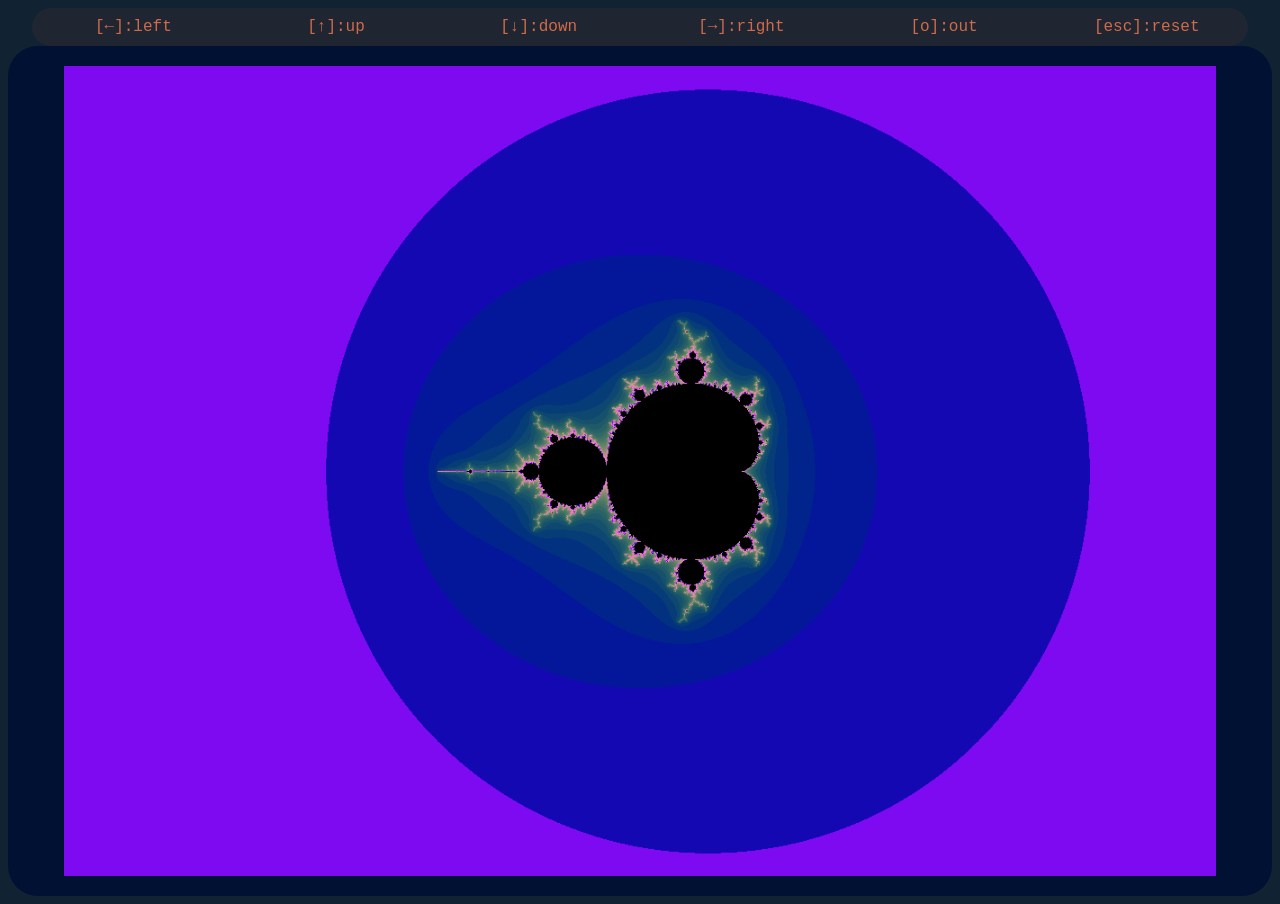
==== index.html @ afa96c1c "split out of the games monorepo Standalone now: entry point renamed to index.html so the project ser" ====
<!doctype html>

<html lang="en">
	<head>
		<meta charset="utf-8">
		<title>Ѭ</title>
		<link rel="stylesheet" href="style.css"></link>
	</head>

	<body>
		<div class="control_bar">
			<div id="left">[←]:left</div>
			<div id="up">[↑]:up</div>
			<div id="down">[↓]:down</div>
			<div id="right">[→]:right</div>
			<div id="out">[o]:out</div>
			<div id="reset">[esc]:reset</div>

		</div>

		<div class="canvas_holder">
			<canvas id="canvas"></canvas>
		</div>
		<script src="mandelbrot.js"></script>
	</body>
</html>
---- style.css ----
body {
	background-color : #123;
}

div.control_bar{
	margin: auto;
	width: 95vw;
	position: sticky;
	top: 0;
	display: flex;
	flex-direction: row;
	align-content: stretch;
}

.control_bar div {
	text-align : center;
	background-color: rgb(35,40,50);
	flex : 1;
	color: #678;
	color: coral;
	font-family: Courier new;
	padding-bottom: 10px;
	padding-top: 10px;
	-webkit-touch-callout: none;
    -webkit-user-select: none;
    -khtml-user-select: none;
    -moz-user-select: none;
    -ms-user-select: none;
    user-select: none;
	opacity: 0.8;
}

.control_bar div:active {
	background-color: #358;
}

.control_bar div:hover {
	background-color: #245;
}

.control_bar div:first-child{
	border-top-left-radius: 20px;
	border-bottom-left-radius: 20px;
}

.control_bar div:last-child{
	border-top-right-radius: 20px;
	border-bottom-right-radius: 20px;
}



.canvas_holder {
	display: flex;
	justify-content: center;
	padding: 20px;
	border-radius: 30px;	
	background-color: #013;
}

canvas {
	width: 90vw;
	height: 90vh;
}
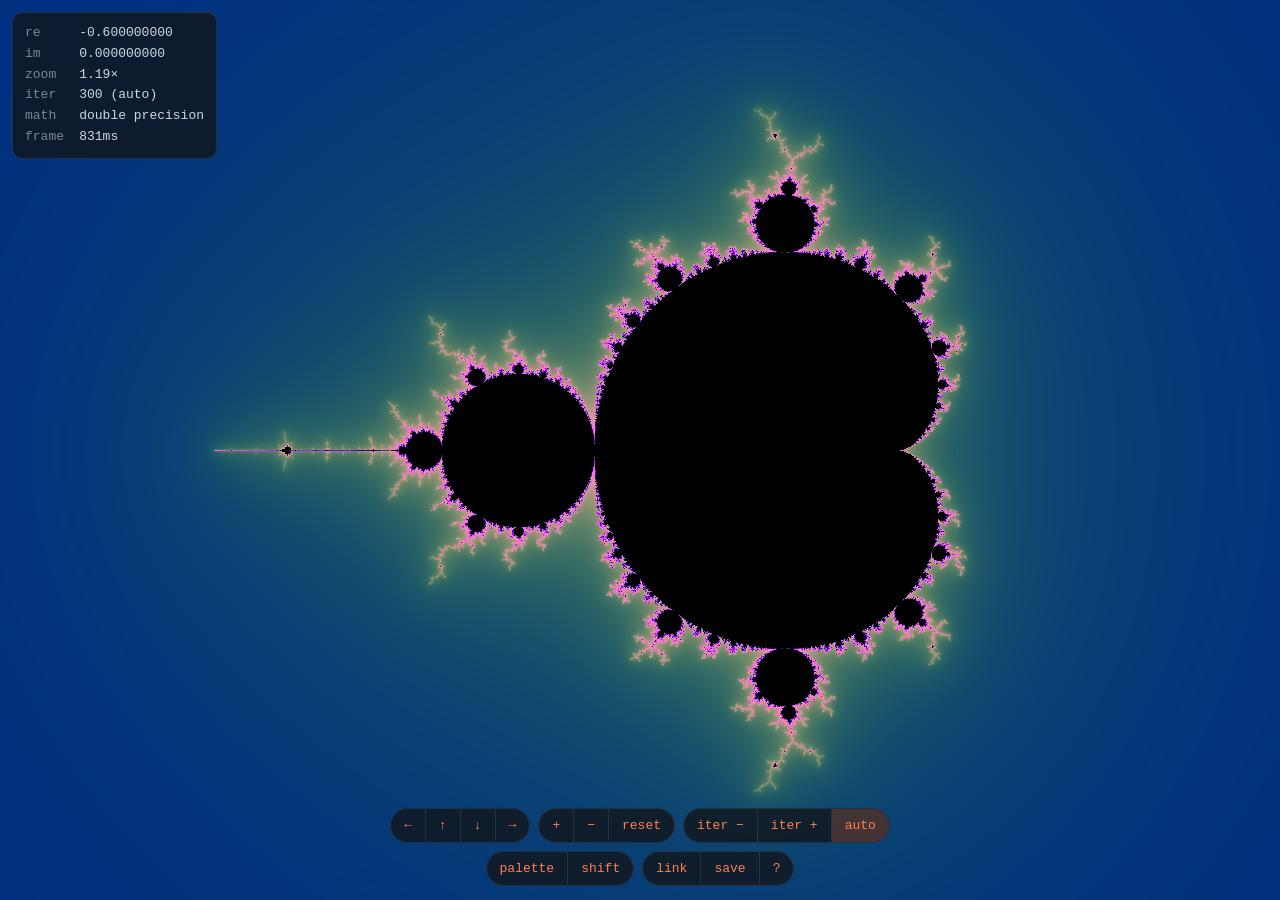
==== commit 1d91de6a: "Arbitrary-precision deep zoom via perturbation theory The old renderer ran out of room around 1e12x " ====
--- a/index.html
+++ b/index.html
@@ -1,26 +1,89 @@
 <!doctype html>
-
 <html lang="en">
 	<head>
-		<meta charset="utf-8">
-		<title>Ѭ</title>
-		<link rel="stylesheet" href="style.css"></link>
+		<meta charset="utf-8" />
+		<meta name="viewport" content="width=device-width, initial-scale=1, user-scalable=no" />
+		<meta
+			name="description"
+			content="An explorer for the Mandelbrot set, with arbitrary-precision deep zoom."
+		/>
+		<title>Ѭ the Mandelbrot set</title>
+		<link rel="stylesheet" href="style.css" />
 	</head>
 
 	<body>
-		<div class="control_bar">
-			<div id="left">[←]:left</div>
-			<div id="up">[↑]:up</div>
-			<div id="down">[↓]:down</div>
-			<div id="right">[→]:right</div>
-			<div id="out">[o]:out</div>
-			<div id="reset">[esc]:reset</div>
+		<canvas id="canvas"></canvas>
 
+		<section id="readout" aria-live="off">
+			<div class="row"><span class="key">re</span><span class="val" id="re">—</span></div>
+			<div class="row"><span class="key">im</span><span class="val" id="im">—</span></div>
+			<div class="row"><span class="key">zoom</span><span class="val" id="zoom">—</span></div>
+			<div class="row"><span class="key">iter</span><span class="val" id="iter">—</span></div>
+			<div class="row"><span class="key">math</span><span class="val" id="math">—</span></div>
+			<div class="row"><span class="key">frame</span><span class="val" id="frame">—</span></div>
+		</section>
+
+		<div id="progress" hidden>
+			<div class="label"><span id="progress-phase">rendering</span><span id="clock">0.0s</span></div>
+			<div class="track"><div class="bar" id="progress-bar"></div></div>
+			<div class="detail" id="progress-detail"></div>
+			<button type="button" id="cancel">stop</button>
 		</div>
 
-		<div class="canvas_holder">
-			<canvas id="canvas"></canvas>
-		</div>
-		<script src="mandelbrot.js"></script>
+		<nav id="toolbar">
+			<div class="group">
+				<button type="button" data-act="left" title="pan left (←)">←</button>
+				<button type="button" data-act="up" title="pan up (↑)">↑</button>
+				<button type="button" data-act="down" title="pan down (↓)">↓</button>
+				<button type="button" data-act="right" title="pan right (→)">→</button>
+			</div>
+			<div class="group">
+				<button type="button" data-act="in" title="zoom in (i, or click the image)">+</button>
+				<button type="button" data-act="out" title="zoom out (o)">−</button>
+				<button type="button" data-act="reset" title="back to the start (esc)">reset</button>
+			</div>
+			<div class="group">
+				<button type="button" data-act="iter-down" title="fewer iterations (−)">iter −</button>
+				<button type="button" data-act="iter-up" title="more iterations (+)">iter +</button>
+				<button type="button" data-act="auto" title="pick iterations automatically (a)">auto</button>
+			</div>
+			<div class="group">
+				<button type="button" data-act="palette" title="next palette (p)">palette</button>
+				<button type="button" data-act="shift" title="shift the colours (c)">shift</button>
+			</div>
+			<div class="group">
+				<button type="button" data-act="link" title="copy a link to this view (l)">link</button>
+				<button type="button" data-act="save" title="save a PNG (s)">save</button>
+				<button type="button" data-act="help" title="keyboard shortcuts (?)">?</button>
+			</div>
+		</nav>
+
+		<div id="toast" hidden></div>
+
+		<dialog id="help">
+			<h2>the Mandelbrot set</h2>
+			<p>
+				Click anywhere to zoom in. Drag to pan, scroll to zoom. Keep going — the centre is
+				held in arbitrary precision, so it stays sharp long after ordinary arithmetic gives
+				up.
+			</p>
+			<table>
+				<tr><td>click / scroll</td><td>zoom in on a point</td></tr>
+				<tr><td>drag</td><td>pan</td></tr>
+				<tr><td>arrows</td><td>pan by a tenth of a screen</td></tr>
+				<tr><td>i / o</td><td>zoom in / out</td></tr>
+				<tr><td>+ / −</td><td>more / fewer iterations</td></tr>
+				<tr><td>a</td><td>automatic iteration count</td></tr>
+				<tr><td>p</td><td>next palette</td></tr>
+				<tr><td>c / [ / ]</td><td>shift colours, spread them out or in</td></tr>
+				<tr><td>l</td><td>copy a link to this view</td></tr>
+				<tr><td>s</td><td>save a PNG</td></tr>
+				<tr><td>h</td><td>hide the interface</td></tr>
+				<tr><td>esc</td><td>back to the start</td></tr>
+			</table>
+			<form method="dialog"><button>close</button></form>
+		</dialog>
+
+		<script type="module" src="src/main.js"></script>
 	</body>
 </html>
--- a/style.css
+++ b/style.css
@@ -1,65 +1,308 @@
-
+:root {
+	--ink: #cfd8e3;
+	--dim: #7a8899;
+	--accent: coral;
+	--panel: rgb(18 22 30 / 0.82);
+	--edge: rgb(255 255 255 / 0.09);
+	--mono: ui-monospace, "SF Mono", "Cascadia Mono", "Courier New", monospace;
+}
+
+* {
+	box-sizing: border-box;
+}
+
+html,
 body {
-	background-color : #123;
-}
-
-div.control_bar{
-	margin: auto;
-	width: 95vw;
-	position: sticky;
-	top: 0;
+	height: 100%;
+	margin: 0;
+	overflow: hidden;
+	background: #05070c;
+	color: var(--ink);
+	font-family: var(--mono);
+	font-size: 13px;
+	-webkit-text-size-adjust: 100%;
+}
+
+#canvas {
+	position: fixed;
+	inset: 0;
+	width: 100%;
+	height: 100%;
+	display: block;
+	cursor: crosshair;
+	touch-action: none;
+}
+
+body.busy #canvas {
+	cursor: progress;
+}
+
+body.panning #canvas {
+	cursor: grabbing;
+}
+
+body.hide-ui #readout,
+body.hide-ui #toolbar,
+body.hide-ui #progress {
+	opacity: 0;
+	pointer-events: none;
+}
+
+/* --- readout ------------------------------------------------------------ */
+
+#readout {
+	position: fixed;
+	top: 12px;
+	left: 12px;
+	padding: 10px 12px;
+	background: var(--panel);
+	border: 1px solid var(--edge);
+	border-radius: 10px;
+	backdrop-filter: blur(8px);
+	max-width: min(60vw, 460px);
+	transition: opacity 0.2s;
+	user-select: none;
+}
+
+#readout .row {
 	display: flex;
-	flex-direction: row;
-	align-content: stretch;
-}
-
-.control_bar div {
-	text-align : center;
-	background-color: rgb(35,40,50);
-	flex : 1;
-	color: #678;
-	color: coral;
-	font-family: Courier new;
-	padding-bottom: 10px;
-	padding-top: 10px;
-	-webkit-touch-callout: none;
-    -webkit-user-select: none;
-    -khtml-user-select: none;
-    -moz-user-select: none;
-    -ms-user-select: none;
-    user-select: none;
-	opacity: 0.8;
-}
-
-.control_bar div:active {
-	background-color: #358;
-}
-
-.control_bar div:hover {
-	background-color: #245;
-}
-
-.control_bar div:first-child{
-	border-top-left-radius: 20px;
-	border-bottom-left-radius: 20px;
-}
-
-.control_bar div:last-child{
-	border-top-right-radius: 20px;
-	border-bottom-right-radius: 20px;
-}
-
-
-
-.canvas_holder {
+	gap: 10px;
+	line-height: 1.6;
+}
+
+#readout .key {
+	color: var(--dim);
+	width: 3.4em;
+	flex: none;
+}
+
+#readout .val {
+	color: var(--ink);
+	overflow-wrap: anywhere;
+	user-select: text;
+}
+
+/* --- toolbar ------------------------------------------------------------ */
+
+#toolbar {
+	position: fixed;
+	left: 50%;
+	bottom: 14px;
+	transform: translateX(-50%);
 	display: flex;
+	flex-wrap: wrap;
 	justify-content: center;
-	padding: 20px;
-	border-radius: 30px;	
-	background-color: #013;
-}
-
-canvas {
-	width: 90vw;
-	height: 90vh;
-}
+	gap: 8px;
+	padding: 0 10px;
+	max-width: 100vw;
+	transition: opacity 0.2s;
+}
+
+#toolbar .group {
+	display: flex;
+	background: var(--panel);
+	border: 1px solid var(--edge);
+	border-radius: 999px;
+	overflow: hidden;
+	backdrop-filter: blur(8px);
+}
+
+#toolbar button {
+	appearance: none;
+	background: none;
+	border: 0;
+	border-right: 1px solid var(--edge);
+	color: var(--accent);
+	font: inherit;
+	padding: 9px 13px;
+	cursor: pointer;
+	white-space: nowrap;
+	transition: background 0.12s;
+}
+
+#toolbar .group button:last-child {
+	border-right: 0;
+}
+
+#toolbar button:hover {
+	background: rgb(255 255 255 / 0.08);
+}
+
+#toolbar button:active {
+	background: rgb(255 255 255 / 0.16);
+}
+
+#toolbar button[aria-pressed="true"] {
+	background: rgb(255 127 80 / 0.22);
+}
+
+#toolbar button:focus-visible,
+#cancel:focus-visible {
+	outline: 2px solid var(--accent);
+	outline-offset: -2px;
+}
+
+/* --- progress ----------------------------------------------------------- */
+
+#progress {
+	position: fixed;
+	top: 12px;
+	right: 12px;
+	width: 236px;
+	padding: 11px 13px;
+	background: var(--panel);
+	border: 1px solid var(--edge);
+	border-radius: 10px;
+	backdrop-filter: blur(8px);
+	transition: opacity 0.2s;
+	user-select: none;
+}
+
+#progress[hidden] {
+	display: none;
+}
+
+#progress .label {
+	display: flex;
+	justify-content: space-between;
+	gap: 8px;
+	margin-bottom: 8px;
+}
+
+#clock {
+	color: var(--accent);
+	font-variant-numeric: tabular-nums;
+}
+
+#progress .track {
+	height: 4px;
+	border-radius: 2px;
+	background: rgb(255 255 255 / 0.1);
+	overflow: hidden;
+}
+
+#progress .bar {
+	height: 100%;
+	width: 0;
+	background: var(--accent);
+	transition: width 0.15s linear;
+}
+
+#progress .detail {
+	margin-top: 7px;
+	color: var(--dim);
+	font-size: 12px;
+	min-height: 1.2em;
+}
+
+#cancel {
+	margin-top: 9px;
+	width: 100%;
+	appearance: none;
+	background: rgb(255 255 255 / 0.06);
+	border: 1px solid var(--edge);
+	border-radius: 6px;
+	color: var(--ink);
+	font: inherit;
+	padding: 5px;
+	cursor: pointer;
+}
+
+#cancel:hover {
+	background: rgb(255 255 255 / 0.13);
+}
+
+/* --- toast & help ------------------------------------------------------- */
+
+#toast {
+	position: fixed;
+	left: 50%;
+	bottom: 74px;
+	transform: translateX(-50%);
+	padding: 8px 14px;
+	background: var(--panel);
+	border: 1px solid var(--edge);
+	border-radius: 999px;
+	backdrop-filter: blur(8px);
+	pointer-events: none;
+}
+
+#toast[hidden] {
+	display: none;
+}
+
+#help {
+	max-width: 460px;
+	padding: 22px 24px;
+	background: #0d1119;
+	color: var(--ink);
+	border: 1px solid var(--edge);
+	border-radius: 12px;
+	font: inherit;
+}
+
+#help::backdrop {
+	background: rgb(0 0 0 / 0.6);
+}
+
+#help h2 {
+	margin: 0 0 10px;
+	font-size: 15px;
+	color: var(--accent);
+	font-weight: normal;
+}
+
+#help p {
+	margin: 0 0 14px;
+	color: var(--dim);
+	line-height: 1.6;
+}
+
+#help table {
+	border-collapse: collapse;
+	width: 100%;
+	margin-bottom: 16px;
+}
+
+#help td {
+	padding: 3px 0;
+	line-height: 1.5;
+}
+
+#help td:first-child {
+	color: var(--accent);
+	width: 9em;
+	white-space: nowrap;
+}
+
+#help button {
+	appearance: none;
+	background: rgb(255 255 255 / 0.06);
+	border: 1px solid var(--edge);
+	border-radius: 6px;
+	color: var(--ink);
+	font: inherit;
+	padding: 6px 16px;
+	cursor: pointer;
+}
+
+@media (max-width: 620px) {
+	#readout {
+		font-size: 11px;
+		max-width: 70vw;
+	}
+
+	#progress {
+		width: 170px;
+	}
+
+	#toolbar button {
+		padding: 9px 10px;
+	}
+}
+
+@media (prefers-reduced-motion: reduce) {
+	* {
+		transition: none !important;
+	}
+}
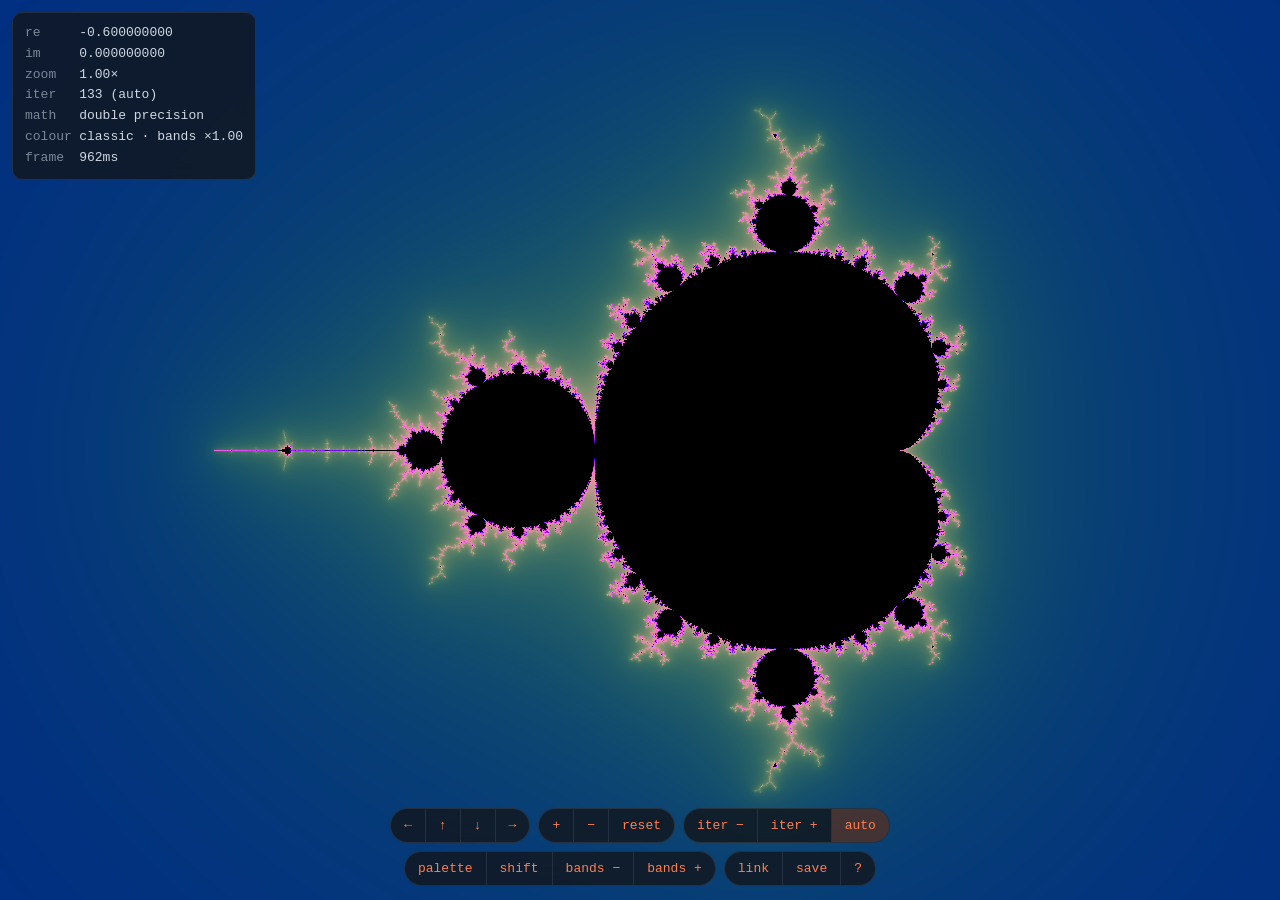
==== commit 5885fc4e: "Give the colour frequency a control of its own There was already one, on [ and ], but keyboard-only " ====
--- a/index.html
+++ b/index.html
@@ -20,6 +20,7 @@
 			<div class="row"><span class="key">zoom</span><span class="val" id="zoom">—</span></div>
 			<div class="row"><span class="key">iter</span><span class="val" id="iter">—</span></div>
 			<div class="row"><span class="key">math</span><span class="val" id="math">—</span></div>
+			<div class="row"><span class="key">colour</span><span class="val" id="colour">—</span></div>
 			<div class="row"><span class="key">frame</span><span class="val" id="frame">—</span></div>
 		</section>
 
@@ -49,7 +50,9 @@
 			</div>
 			<div class="group">
 				<button type="button" data-act="palette" title="next palette (p)">palette</button>
-				<button type="button" data-act="shift" title="shift the colours (c)">shift</button>
+				<button type="button" data-act="shift" title="shift the colours along (c)">shift</button>
+				<button type="button" data-act="bands-down" title="wider colour bands ([)">bands −</button>
+				<button type="button" data-act="bands-up" title="narrower colour bands (])">bands +</button>
 			</div>
 			<div class="group">
 				<button type="button" data-act="link" title="copy a link to this view (l)">link</button>
@@ -75,7 +78,8 @@
 				<tr><td>+ / −</td><td>more / fewer iterations</td></tr>
 				<tr><td>a</td><td>automatic iteration count</td></tr>
 				<tr><td>p</td><td>next palette</td></tr>
-				<tr><td>c / [ / ]</td><td>shift colours, spread them out or in</td></tr>
+				<tr><td>c</td><td>shift the colours along</td></tr>
+				<tr><td>[ / ]</td><td>wider / narrower colour bands</td></tr>
 				<tr><td>l</td><td>copy a link to this view</td></tr>
 				<tr><td>s</td><td>save a PNG</td></tr>
 				<tr><td>h</td><td>hide the interface</td></tr>
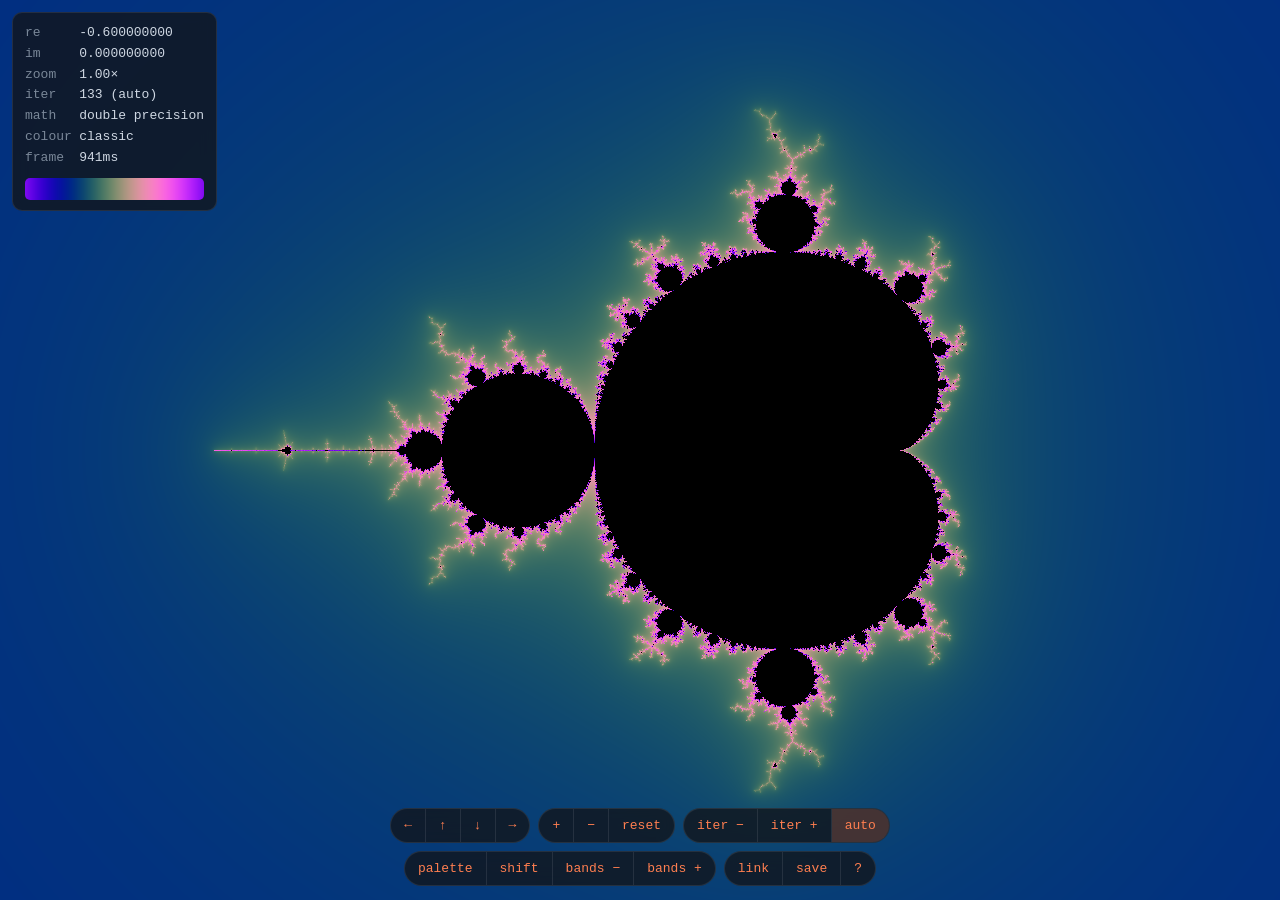
==== commit 5099f89b: "Draw the colouring function instead of naming its parameters Requested: a technical picture of the c" ====
--- a/index.html
+++ b/index.html
@@ -22,6 +22,7 @@
 			<div class="row"><span class="key">math</span><span class="val" id="math">—</span></div>
 			<div class="row"><span class="key">colour</span><span class="val" id="colour">—</span></div>
 			<div class="row"><span class="key">frame</span><span class="val" id="frame">—</span></div>
+			<canvas id="spectrum" title="the colouring function: escape value → colour, repeated once per band"></canvas>
 		</section>
 
 		<div id="progress" hidden>
--- a/style.css
+++ b/style.css
@@ -80,6 +80,15 @@
 	color: var(--ink);
 	overflow-wrap: anywhere;
 	user-select: text;
+}
+
+#spectrum {
+	display: block;
+	width: 100%;
+	height: 22px;
+	margin-top: 9px;
+	border-radius: 5px;
+	cursor: default;
 }
 
 /* --- toolbar ------------------------------------------------------------ */
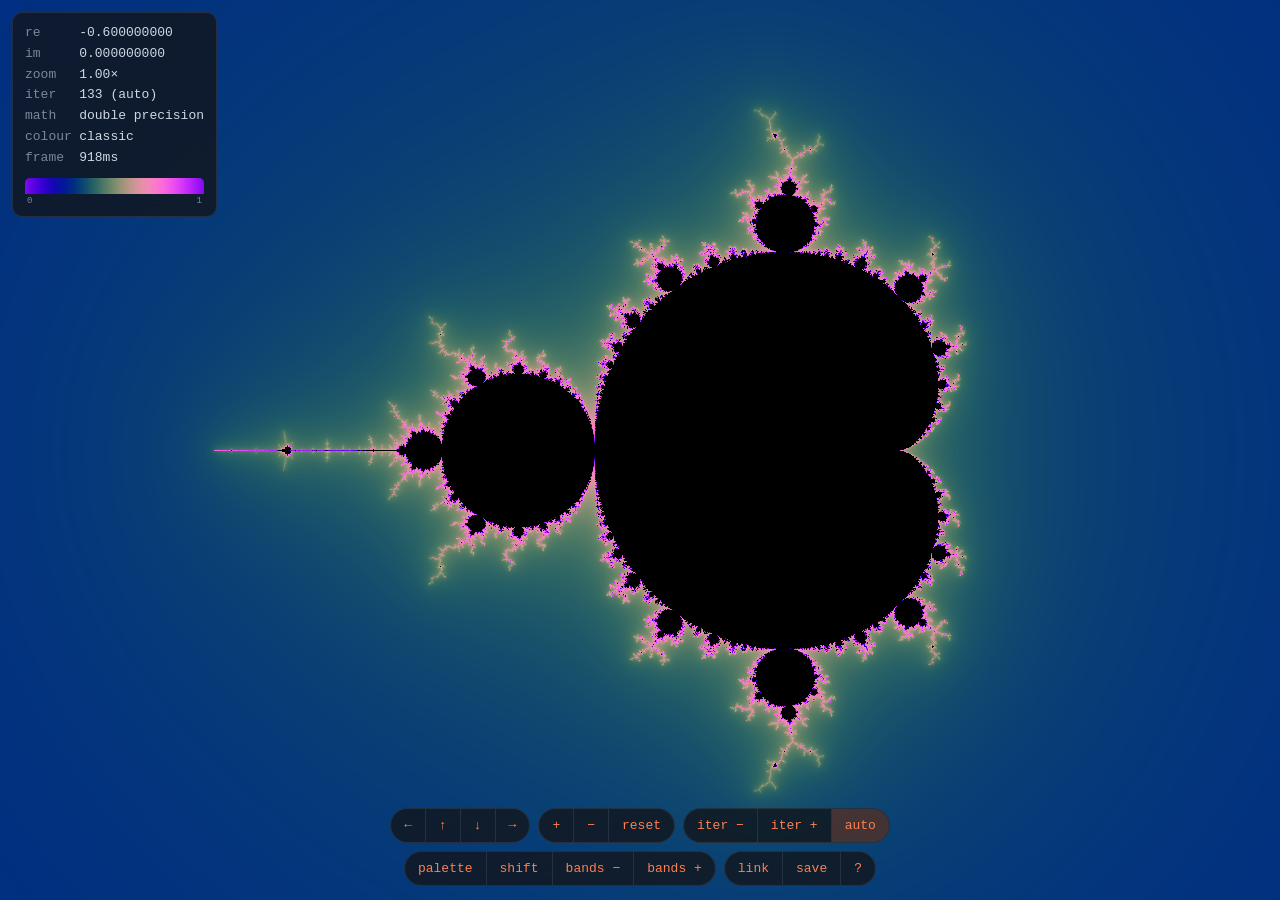
==== commit 2ecca5c9: "Label the spectrum strip's axis Requested: x-axis labels on the colouring-function graph, to make it" ====
--- a/index.html
+++ b/index.html
@@ -22,7 +22,7 @@
 			<div class="row"><span class="key">math</span><span class="val" id="math">—</span></div>
 			<div class="row"><span class="key">colour</span><span class="val" id="colour">—</span></div>
 			<div class="row"><span class="key">frame</span><span class="val" id="frame">—</span></div>
-			<canvas id="spectrum" title="the colouring function: escape value → colour, repeated once per band"></canvas>
+			<canvas id="spectrum" title="the colouring function: the palette, repeated -- axis is repeats elapsed"></canvas>
 		</section>
 
 		<div id="progress" hidden>
--- a/style.css
+++ b/style.css
@@ -85,7 +85,9 @@
 #spectrum {
 	display: block;
 	width: 100%;
-	height: 22px;
+	/* gradient (16px) + axis labels (12px) -- keep in sync with main.js's
+	   SPECTRUM_GRADIENT_H / SPECTRUM_LABEL_H */
+	height: 28px;
 	margin-top: 9px;
 	border-radius: 5px;
 	cursor: default;
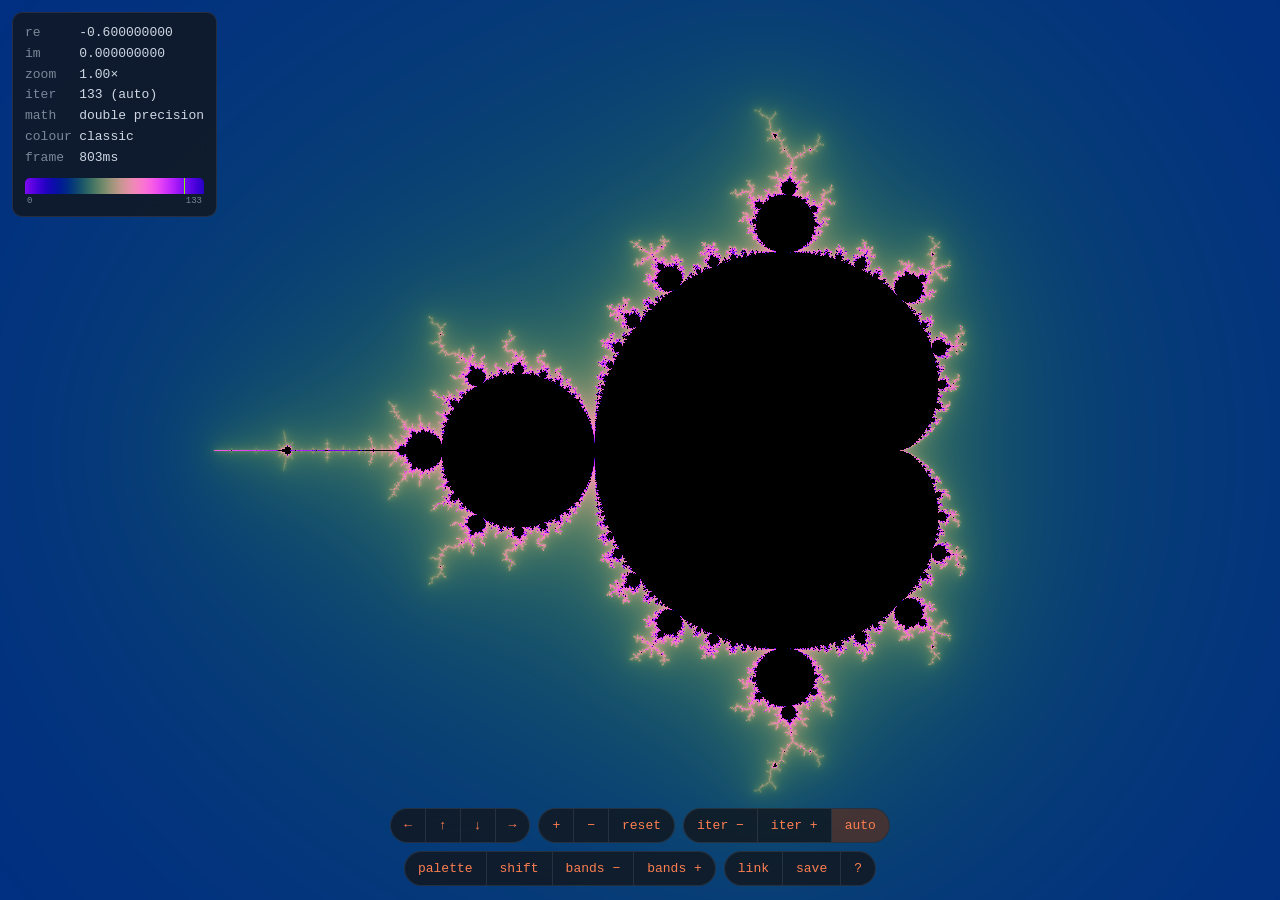
==== commit 688927d7: "Label the spectrum axis in real escape count, not repeat index Asked directly: what should the x-axi" ====
--- a/index.html
+++ b/index.html
@@ -22,7 +22,7 @@
 			<div class="row"><span class="key">math</span><span class="val" id="math">—</span></div>
 			<div class="row"><span class="key">colour</span><span class="val" id="colour">—</span></div>
 			<div class="row"><span class="key">frame</span><span class="val" id="frame">—</span></div>
-			<canvas id="spectrum" title="the colouring function: the palette, repeated -- axis is repeats elapsed"></canvas>
+			<canvas id="spectrum" title="the colouring function: colour vs. escape count, 0 to the iteration cap"></canvas>
 		</section>
 
 		<div id="progress" hidden>
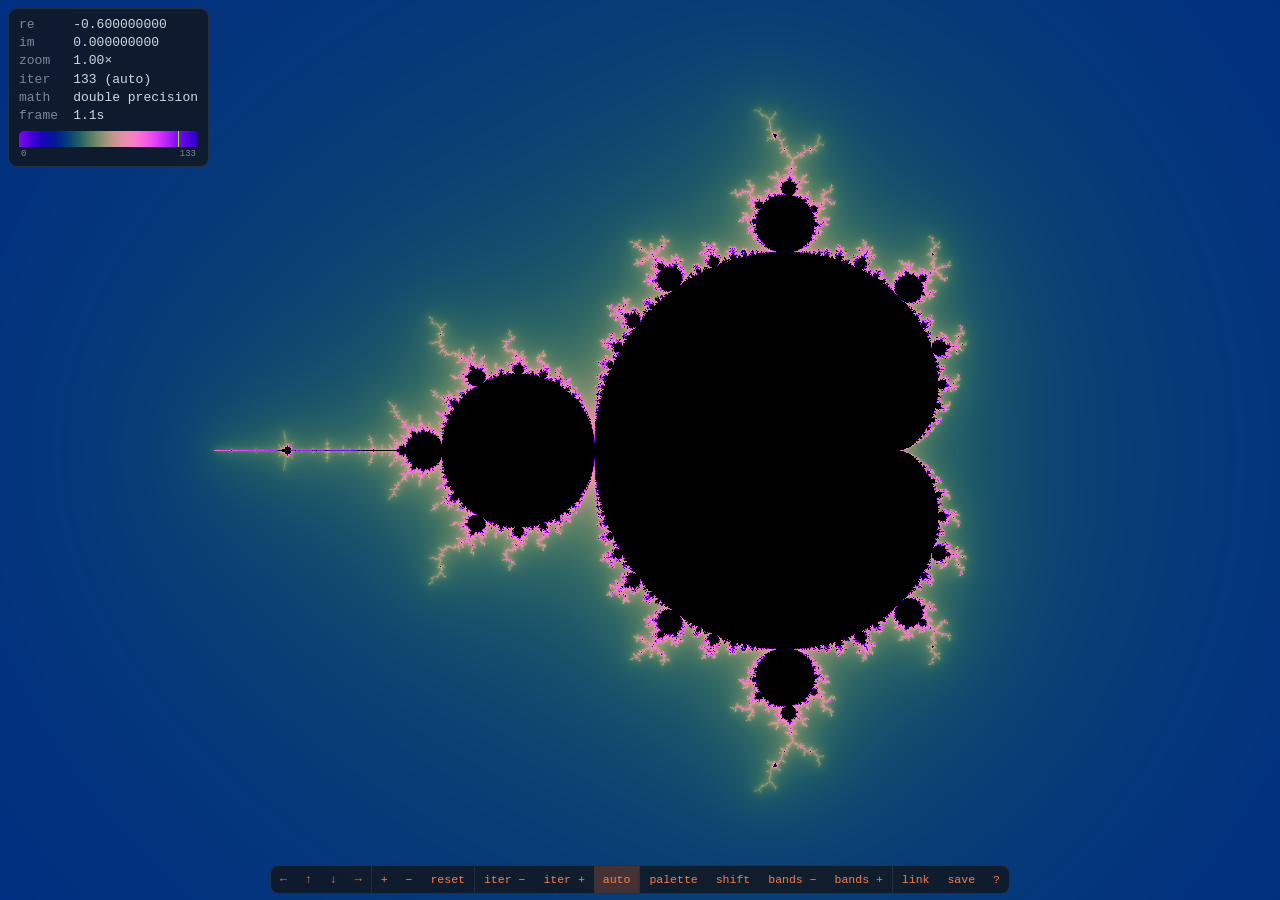
==== commit 69e0c0ac: "Give the coloring function its own control panel Reported: on mobile, the readout panel and the 4-ro" ====
--- a/index.html
+++ b/index.html
@@ -20,7 +20,6 @@
 			<div class="row"><span class="key">zoom</span><span class="val" id="zoom">—</span></div>
 			<div class="row"><span class="key">iter</span><span class="val" id="iter">—</span></div>
 			<div class="row"><span class="key">math</span><span class="val" id="math">—</span></div>
-			<div class="row"><span class="key">colour</span><span class="val" id="colour">—</span></div>
 			<div class="row"><span class="key">frame</span><span class="val" id="frame">—</span></div>
 			<canvas id="spectrum" title="the colouring function: colour vs. escape count, 0 to the iteration cap"></canvas>
 		</section>
--- a/style.css
+++ b/style.css
@@ -52,12 +52,12 @@
 
 #readout {
 	position: fixed;
-	top: 12px;
-	left: 12px;
-	padding: 10px 12px;
+	top: 8px;
+	left: 8px;
+	padding: 7px 10px;
 	background: var(--panel);
 	border: 1px solid var(--edge);
-	border-radius: 10px;
+	border-radius: 9px;
 	backdrop-filter: blur(8px);
 	max-width: min(60vw, 460px);
 	transition: opacity 0.2s;
@@ -67,7 +67,7 @@
 #readout .row {
 	display: flex;
 	gap: 10px;
-	line-height: 1.6;
+	line-height: 1.4;
 }
 
 #readout .key {
@@ -88,51 +88,68 @@
 	/* gradient (16px) + axis labels (12px) -- keep in sync with main.js's
 	   SPECTRUM_GRADIENT_H / SPECTRUM_LABEL_H */
 	height: 28px;
-	margin-top: 9px;
+	margin-top: 6px;
 	border-radius: 5px;
 	cursor: default;
 }
 
 /* --- toolbar ------------------------------------------------------------ */
 
+/* One flat bar, not five separate pills: a real control strip rather than a
+   row of buttons floating in their own islands. It sizes to its content and
+   only fills the viewport width once it has to -- a compact dock on desktop,
+   a horizontally-scrolling strip on anything narrower than its contents,
+   which is what keeps it to a single row instead of wrapping to several. */
 #toolbar {
 	position: fixed;
 	left: 50%;
-	bottom: 14px;
+	bottom: 6px;
 	transform: translateX(-50%);
 	display: flex;
-	flex-wrap: wrap;
-	justify-content: center;
-	gap: 8px;
-	padding: 0 10px;
-	max-width: 100vw;
+	align-items: stretch;
+	width: fit-content;
+	max-width: calc(100vw - 12px);
+	overflow-x: auto;
+	overflow-y: hidden;
+	background: var(--panel);
+	border: 1px solid var(--edge);
+	border-radius: 9px;
+	backdrop-filter: blur(8px);
 	transition: opacity 0.2s;
+	scrollbar-width: thin;
+}
+
+#toolbar::-webkit-scrollbar {
+	height: 5px;
+}
+
+#toolbar::-webkit-scrollbar-thumb {
+	background: var(--edge);
+	border-radius: 3px;
 }
 
 #toolbar .group {
 	display: flex;
-	background: var(--panel);
-	border: 1px solid var(--edge);
-	border-radius: 999px;
-	overflow: hidden;
-	backdrop-filter: blur(8px);
+	flex: none;
+	border-right: 1px solid var(--edge);
+}
+
+#toolbar .group:last-child {
+	border-right: 0;
 }
 
 #toolbar button {
 	appearance: none;
 	background: none;
 	border: 0;
-	border-right: 1px solid var(--edge);
 	color: var(--accent);
 	font: inherit;
-	padding: 9px 13px;
+	font-size: 11.5px;
+	padding: 7px 9px;
 	cursor: pointer;
 	white-space: nowrap;
+	flex: none;
 	transition: background 0.12s;
-}
-
-#toolbar .group button:last-child {
-	border-right: 0;
 }
 
 #toolbar button:hover {
@@ -228,7 +245,7 @@
 #toast {
 	position: fixed;
 	left: 50%;
-	bottom: 74px;
+	bottom: 46px;
 	transform: translateX(-50%);
 	padding: 8px 14px;
 	background: var(--panel);
@@ -300,15 +317,12 @@
 @media (max-width: 620px) {
 	#readout {
 		font-size: 11px;
+		padding: 6px 9px;
 		max-width: 70vw;
 	}
 
 	#progress {
 		width: 170px;
-	}
-
-	#toolbar button {
-		padding: 9px 10px;
 	}
 }
 
